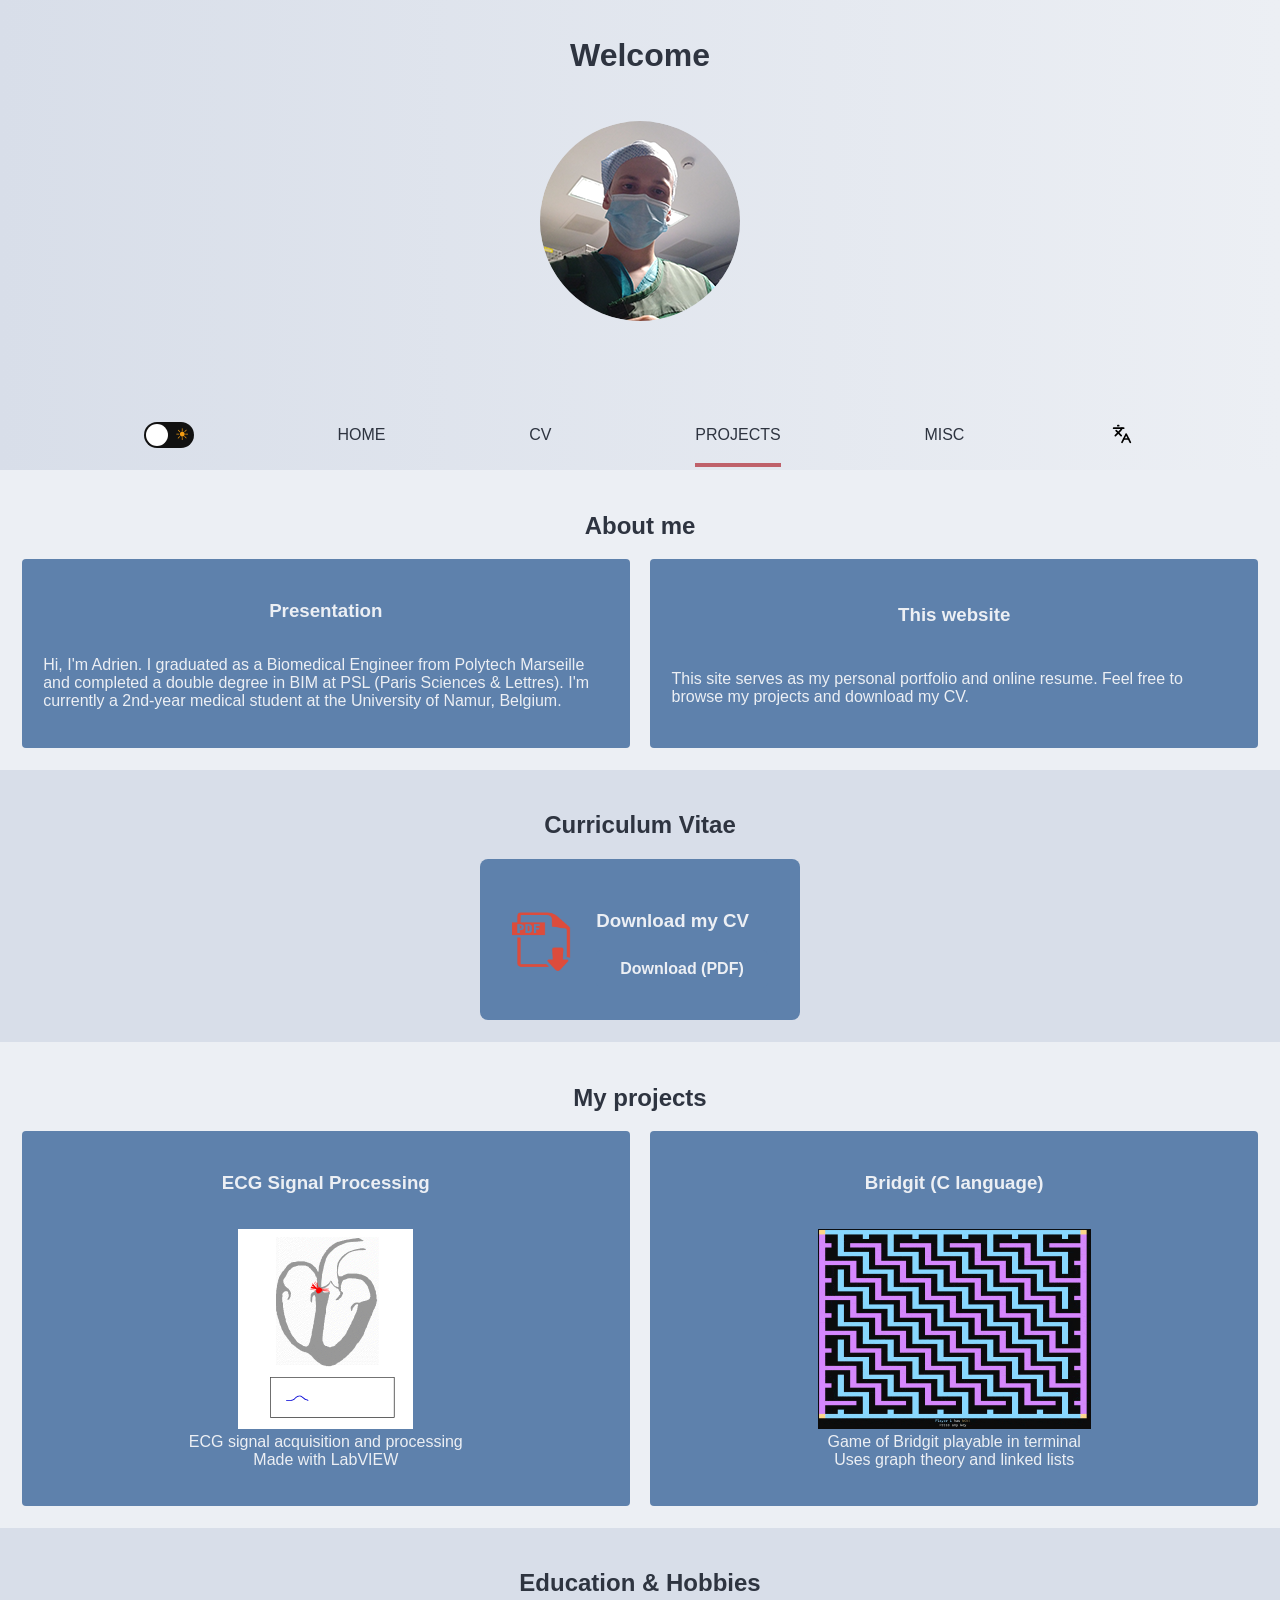
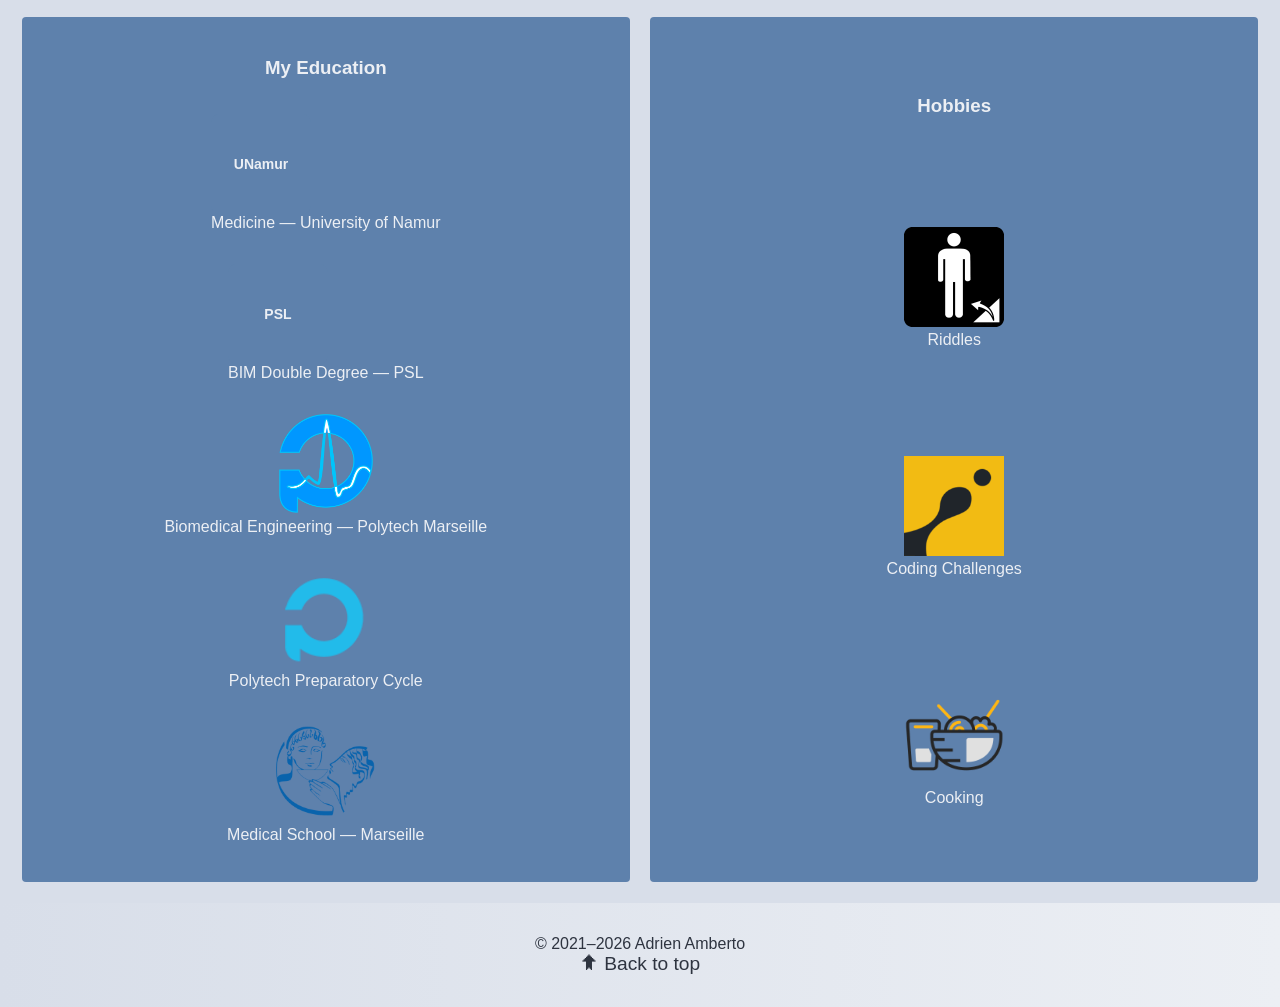
==== index.html @ 1ee0a9d4 "Move site files to repo root for GitHub Pages" ====
<!DOCTYPE html>
<html lang="en">
<head>
    <meta charset="UTF-8"/>
    <meta name="author" content="Adrien Amberto"/>
    <meta name="description" content="Adrien Amberto — Biomedical Engineer and Medical Student. Portfolio, CV, and projects."/>
    <meta name="keywords" content="Adrien Amberto, biomedical engineer, medical student, Polytech Marseille, PSL, Namur, portfolio"/>
    <meta property="og:image" content="img/pdp/pdp1.png"/>
    <meta name="viewport" content="width=device-width, initial-scale=1.0"/>
    <link rel="alternate" hreflang="fr" href="fr/index.html"/>
    <link rel="alternate" hreflang="en" href="index.html"/>
    <link rel="apple-touch-icon" href="img/icon/apple-touch-icon.png"/>
    <link rel="icon" type="image/png" sizes="32x32" href="img/icon/favicon-32x32.png"/>
    <link rel="icon" type="image/png" sizes="16x16" href="img/icon/favicon-16x16.png"/>
    <link rel="shortcut icon" href="img/icon/favicon.ico"/>
    <link rel="stylesheet" href="css/style.css"/>
    <link rel="stylesheet" href="css/dark.css"/>
    <link rel="stylesheet" href="css/light.css"/>
    <script defer src="js/script.js"></script>
    <title>Adrien Amberto</title>
</head>
<body class="light">
    <header>
        <h1>Welcome</h1>
        <img id="slider" class="pdp" src="img/pdp/pdp1.png" alt="Adrien Amberto"/>
    </header>

    <nav class="navbar">
        <button class="hamburger" aria-label="Menu" aria-expanded="false">
            <span class="hamburger-line"></span>
            <span class="hamburger-line"></span>
            <span class="hamburger-line"></span>
        </button>
        <ul class="navbar-nav">
            <li><input type="checkbox" name="theme" id="checkbox"/>
                <label for="checkbox" class="label">
                    <i class="icone moon">&#x263E;</i>
                    <i class="icone sun">&#x2600;</i>
                    <span class="ball"></span>
                </label>
            </li>
            <li><a href="#home" class="nav-item active">HOME</a></li>
            <li><a href="#resume" class="nav-item">CV</a></li>
            <li><a href="#project" class="nav-item">PROJECTS</a></li>
            <li><a href="#misc" class="nav-item">MISC</a></li>
            <li class="lang-dropdown">
                <button class="lang-btn" aria-label="Language"><svg xmlns="http://www.w3.org/2000/svg" width="20" height="20" viewBox="0 0 24 24" fill="none" stroke="currentColor" stroke-width="2" stroke-linecap="round" stroke-linejoin="round"><path d="m5 8 6 6"/><path d="m4 14 6-6 2-3"/><path d="M2 5h12"/><path d="M7 2h1"/><path d="m22 22-5-10-5 10"/><path d="M14 18h6"/></svg></button>
                <ul class="lang-menu">
                    <li><span class="lang-current">English</span></li>
                    <li><a href="fr/index.html">Français</a></li>
                </ul>
            </li>
        </ul>
    </nav>

    <main>
        <section id="home">
            <h2>About me</h2>
            <div class="grid">
                <article>
                    <h3>Presentation</h3>
                    <p>Hi, I'm Adrien. I graduated as a Biomedical Engineer from Polytech Marseille and completed a double degree in BIM at PSL (Paris Sciences & Lettres). I'm currently a 2nd-year medical student at the University of Namur, Belgium.</p>
                </article>
                <article>
                    <h3>This website</h3>
                    <p>This site serves as my personal portfolio and online resume. Feel free to browse my projects and download my CV.</p>
                </article>
            </div>
        </section>

        <section id="resume">
            <h2>Curriculum Vitae</h2>
            <div class="cv-card">
                <img src="img/misc/logo_pdf.png" alt="PDF" class="cv-icon"/>
                <div class="cv-info">
                    <h3>Download my CV</h3>
                    <a href="doc/cv/English_resume_AMBERTO_V2.pdf" download class="cv-download-btn">Download (PDF)</a>
                </div>
            </div>
        </section>

        <section id="project">
            <h2>My projects</h2>
            <div class="grid">
                <article>
                    <h3>ECG Signal Processing</h3>
                    <a href="doc/projet/projet labview.zip" download="ECG_labview.zip"><figure>
                        <img src="img/project/ECG.gif" alt="ECG animation"/></a>
                        <figcaption>ECG signal acquisition and processing<br/>Made with LabVIEW</figcaption>
                    </figure>
                </article>
                <article>
                    <h3>Bridgit (C language)</h3>
                    <a href="doc/projet/khana.c" download="bridgit.c"><figure>
                        <img src="img/project/bridgit.gif" alt="Bridgit game"/></a>
                        <figcaption>Game of Bridgit playable in terminal<br/>Uses graph theory and linked lists</figcaption>
                    </figure>
                </article>
            </div>
        </section>

        <section id="misc">
            <h2>Education & Hobbies</h2>
            <div class="grid">
                <article>
                    <h3>My Education</h3>
                    <figure>
                        <a href="https://www.unamur.be/fr/medecine" target="_blank"><span class="text-logo">UNamur</span></a>
                        <figcaption>Medicine — University of Namur</figcaption>
                    </figure>
                    <figure>
                        <a href="https://psl.eu" target="_blank"><span class="text-logo">PSL</span></a>
                        <figcaption>BIM Double Degree — PSL</figcaption>
                    </figure>
                    <figure>
                        <a href="https://polytech.univ-amu.fr/formations/cycle-ingenieur/genie-biomedical" target="_blank"><img src="img/formation/logo_gbm.png" alt="Biomedical Engineering"/></a>
                        <figcaption>Biomedical Engineering — Polytech Marseille</figcaption>
                    </figure>
                    <figure>
                        <a href="https://polytech.univ-amu.fr/formations/cycle-preparatoire" target="_blank"><img src="img/formation/logo_poly.png" alt="Polytech Preparatory"/></a>
                        <figcaption>Polytech Preparatory Cycle</figcaption>
                    </figure>
                    <figure>
                        <a href="https://smpm.univ-amu.fr/" target="_blank"><img src="img/formation/logo_med.png" alt="Medical School"/></a>
                        <figcaption>Medical School — Marseille</figcaption>
                    </figure>
                </article>
                <article>
                    <h3>Hobbies</h3>
                    <figure>
                        <a href="http://www.ouverture-facile.com/enigmes/index.html" target="_blank"><img src="img/hobbies/of.png" alt="Ouverture Facile"/></a>
                        <figcaption>Riddles</figcaption>
                    </figure>
                    <figure>
                        <a href="https://www.codingame.com/start" target="_blank"><img src="img/hobbies/coding.png" alt="CodinGame"/></a>
                        <figcaption>Coding Challenges</figcaption>
                    </figure>
                    <figure>
                        <img src="img/hobbies/miam.png" alt="Cooking"/>
                        <figcaption>Cooking</figcaption>
                    </figure>
                </article>
            </div>
        </section>
    </main>

    <footer>
        <p id="copyright">
            &copy; 2021–2026 Adrien Amberto<br/>
            <a href="#" class="grand"><i class="icone">&#x1F899;</i> Back to top</a>
        </p>
    </footer>
</body>
</html>
---- css/style.css ----
/**************** General **************/
* {
    box-sizing: border-box;
    scroll-behavior: smooth;
    border: 0;
}

body {
    margin: 0;
    padding: 0;
    font-family: 'Segoe UI', Tahoma, Geneva, Verdana, sans-serif;
    font-size: 16px !important;
}

section, article, main {
    transition: background-color 500ms ease-in-out;
}

a {
    color: currentColor;
    text-decoration: none;
}

img {
    max-width: 100%;
    height: auto;
    transition: transform 500ms ease-out;
}

img:hover {
    transform: scale(1.1);
}

figure {
    text-align: center;
}

.grand {
    font-size: larger;
}
/***************************************/

/***************** Header **************/
header {
    padding: 1em;
    margin-bottom: 0;
    padding-bottom: 3.5em;
    min-height: 400px;
    text-align: center;
}

.pdp {
    margin-top: 2%;
    border-radius: 50%;
    width: 200px;
    height: 200px;
    object-fit: cover;
}

#slider {
    opacity: 1;
    transition: opacity 1.5s;
}

#slider.fadeOut {
    opacity: 0;
}
/***************************************/

/**************** Navbar ***************/
ul {
    list-style-type: none;
    margin: 0;
    padding: 0;
}

.navbar {
    position: sticky;
    top: 0;
    height: 70px;
    width: 100%;
    z-index: 99;
}

.navbar-nav {
    display: flex;
    align-items: center;
    justify-content: space-evenly;
    height: 100%;
}

.navbar-nav a {
    padding-bottom: 20px;
    transition: border-bottom .25s ease-out;
}

.navbar-nav a:hover {
    border-bottom: solid 4px #5e81ac;
}

.active {
    border-bottom: 4px solid #bf616a;
}

.lang-dropdown {
    position: relative;
    padding: 20px 40px;
    margin: -20px -40px;
}

.lang-btn {
    background: none;
    cursor: pointer;
    font-size: 20px;
    padding: 4px;
    line-height: 1;
}

.lang-menu {
    display: none;
    position: absolute;
    right: 0;
    top: 100%;
    background: #eceff4;
    border-radius: 4px;
    box-shadow: 0 2px 8px rgba(0,0,0,0.2);
    padding: 4px 0;
    min-width: 120px;
    z-index: 200;
}

.dark .lang-menu {
    background: #3b4252;
}

.lang-dropdown:hover .lang-menu {
    display: block;
}

.lang-menu li {
    padding: 6px 12px;
}

.lang-menu a:hover {
    text-decoration: underline;
    border-bottom: none;
}

.lang-current {
    opacity: 0.5;
}

/**************** Bouton ***************/
.icone {
    display: inline-block;
    user-select: none;
    font-style: normal;
    font-variant: normal;
    text-rendering: auto;
    line-height: 1;
}

#checkbox {
    opacity: 0;
    position: absolute;
}

.label {
    background-color: #111;
    display: flex;
    align-items: center;
    justify-content: space-between;
    border-radius: 50px;
    position: relative;
    padding: 5px;
    height: 26px;
    width: 50px;
}

.ball {
    background-color: #fff;
    border-radius: 50%;
    position: absolute;
    top: 2px;
    left: 2px;
    height: 22px;
    width: 22px;
    transition: transform 0.2s linear;
}

#checkbox:checked + .label .ball {
    transform: translateX(24px);
}

.moon {
    color: #f1c40f;
}

.sun {
    color: #f39c12;
}

/***************************************/

/*************** Hamburger Menu ***************/
.hamburger {
    display: none;
    background: none;
    cursor: pointer;
    padding: 10px;
    z-index: 100;
}

.hamburger-line {
    display: block;
    width: 25px;
    height: 3px;
    margin: 5px 0;
    background-color: currentColor;
    border-radius: 3px;
    transition: transform 0.3s, opacity 0.3s;
}
/***************************************/

/***************** Main ****************/
main {
    min-height: 1000px;
    padding: 0;
}

h2 {
    text-align: center;
}

section {
    padding: 1.35rem;
}

.grid {
    display: grid;
    gap: 20px;
    grid-template-columns: repeat(auto-fit, minmax(clamp(33.3333% - 20px, (40rem - 100%) * 999, 100%), 1fr));
}

article {
    display: flex;
    flex-direction: column;
    align-items: center;
    justify-content: space-around;
    padding: 1.35rem;
    border-radius: 4px;
    overflow: hidden;
}

#resume {
    display: flex;
    flex-direction: column;
    align-items: center;
    justify-content: center;
}

/************* CV Card *****************/
.cv-card {
    display: flex;
    align-items: center;
    gap: 20px;
    padding: 2rem;
    border-radius: 8px;
    max-width: 500px;
}

.cv-icon {
    width: 64px;
    height: 64px;
}

.cv-download-btn {
    display: inline-block;
    padding: 10px 24px;
    background-color: #5e81ac;
    color: #eceff4 !important;
    border-radius: 5px;
    text-decoration: none !important;
    font-weight: bold;
    transition: background-color 0.3s;
}

.cv-download-btn:hover {
    background-color: #81a1c1;
    transform: none;
}
/***************************************/

#project img {
    height: 200px;
    width: auto;
}

#misc img {
    width: 100px;
    height: 100px;
    object-fit: contain;
}

.text-logo {
    display: flex;
    align-items: center;
    justify-content: center;
    width: 100px;
    height: 100px;
    border-radius: 8px;
    background-color: #5e81ac;
    color: #eceff4;
    font-weight: bold;
    font-size: 14px;
    text-align: center;
    line-height: 1.2;
}

.text-logo:hover {
    transform: scale(1.1);
}
/***************************************/

/*************** Footer ****************/
footer {
    padding: 2em;
    text-align: center;
}

#copyright {
    margin: 0;
}
/***************************************/

/************* Responsive **************/
@media (max-width: 768px) {
    .hamburger {
        display: block;
        position: absolute;
        right: 15px;
        top: 15px;
    }

    .navbar {
        height: auto;
        min-height: 50px;
        position: sticky;
        top: 0;
    }

    .navbar-nav {
        flex-direction: column;
        align-items: stretch;
        display: none;
    }

    .navbar-nav.open {
        display: flex;
    }

    .navbar-nav li {
        text-align: center;
        padding: 12px 0;
    }

    .navbar-nav a {
        padding-bottom: 5px;
    }

    .navbar-nav li:first-child {
        display: flex;
        justify-content: center;
        padding: 10px 0;
    }

    .cv-card {
        flex-direction: column;
        text-align: center;
    }

    .pdp {
        width: 150px;
        height: 150px;
    }

    header {
        min-height: 300px;
        padding-bottom: 2em;
    }

    #project img {
        height: 150px;
    }
}

@media (max-width: 480px) {
    body {
        font-size: 14px !important;
    }

    .pdp {
        width: 120px;
        height: 120px;
    }

    header {
        min-height: 250px;
    }

    section {
        padding: 1rem 0.75rem;
    }

    #project img {
        height: 120px;
        width: auto;
    }
}
/***************************************/
---- css/dark.css ----
body.dark {
    color: #d8dee9;
}

body.dark, .dark header, .dark .navbar {
    background: linear-gradient(to right, #2e3440, #4c566a);
}

.dark article, .dark .cv-card {
    background-color: #4c566a;
}

.dark main > :nth-child(even) {
    background-color: #2e3440;
}

.dark main > :nth-child(odd) {
    background-color: #292E39;
}

.dark .text-logo {
    background-color: #4c566a;
}
---- css/light.css ----
body.light {
    color: #2e3440;
}

body.light, .light header, .light .navbar {
    background: linear-gradient(to right, #d8dee9, #eceff4);
}

.light article, .light .cv-card {
    background-color: #5e81ac;
    color: #eceff4;
}

.light main > :nth-child(even) {
    background-color: #d8dee9;
}

.light main > :nth-child(odd) {
    background-color: #eceff4;
}
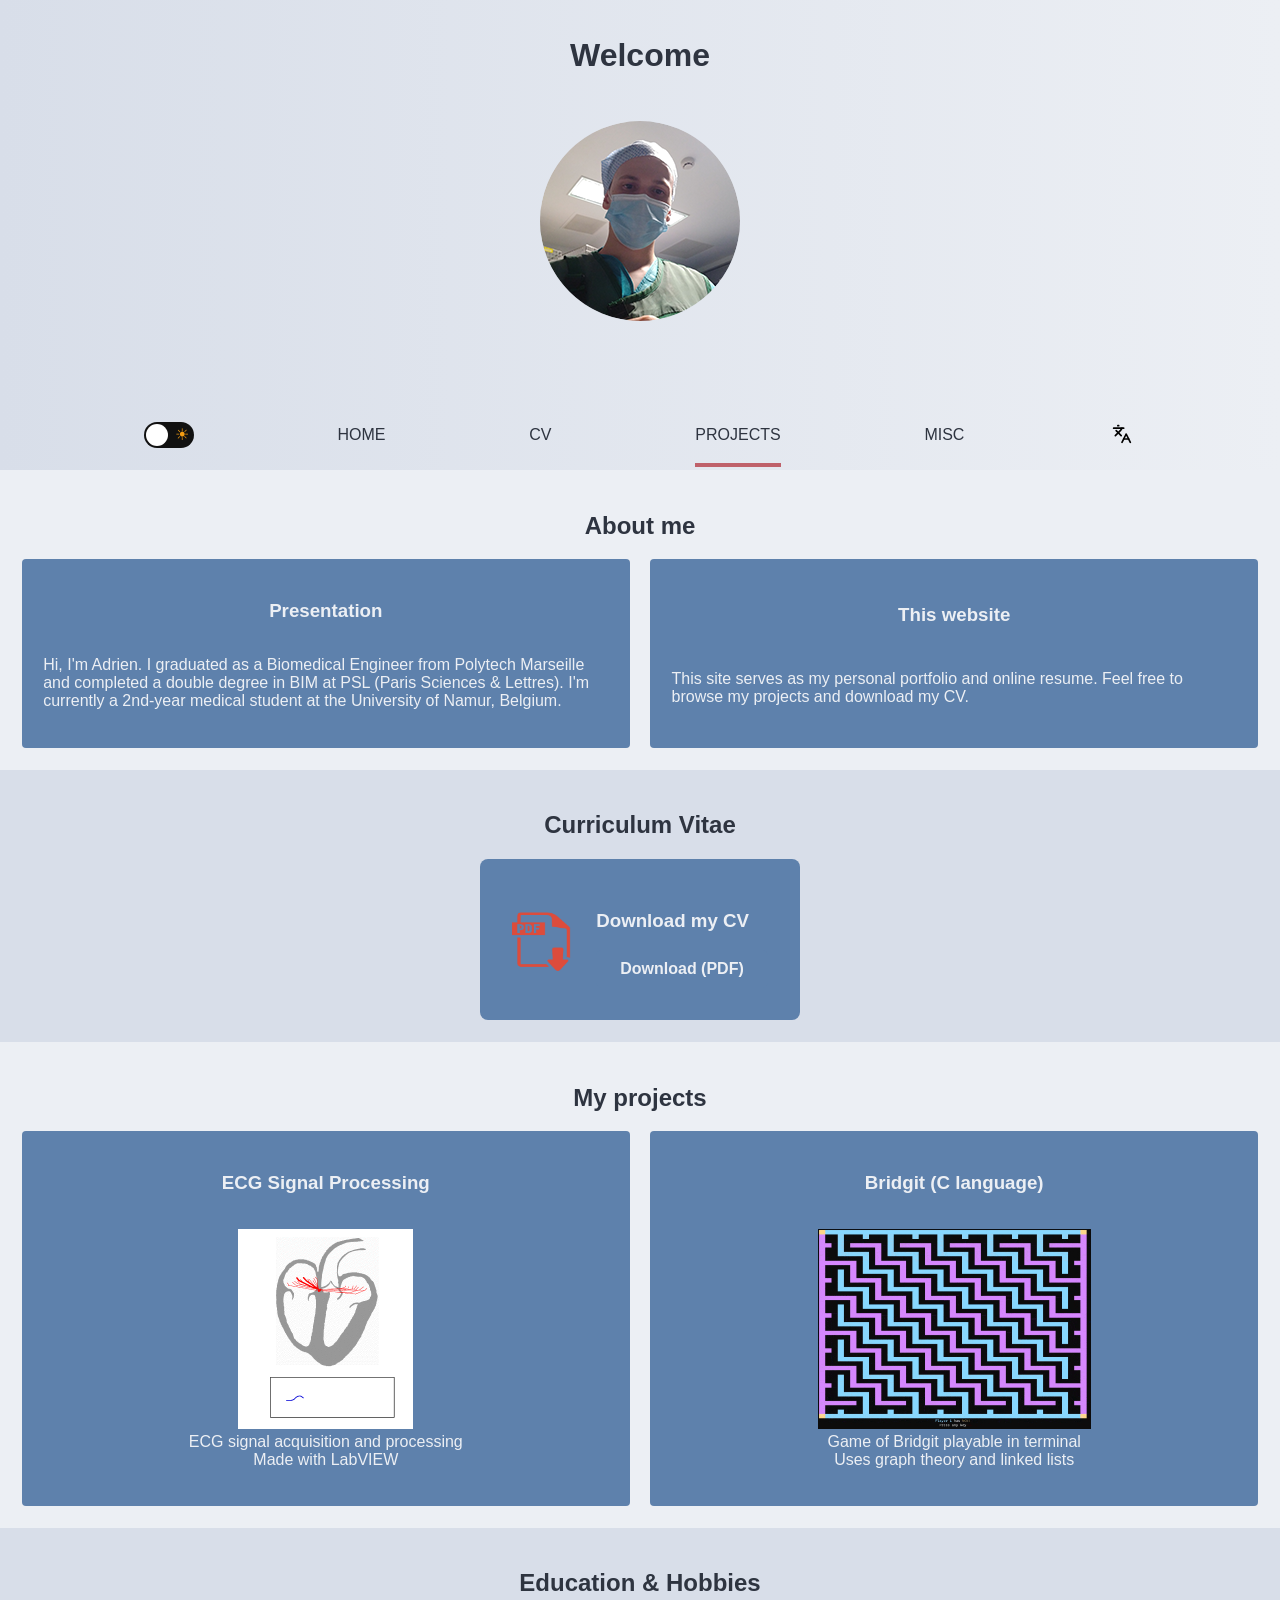
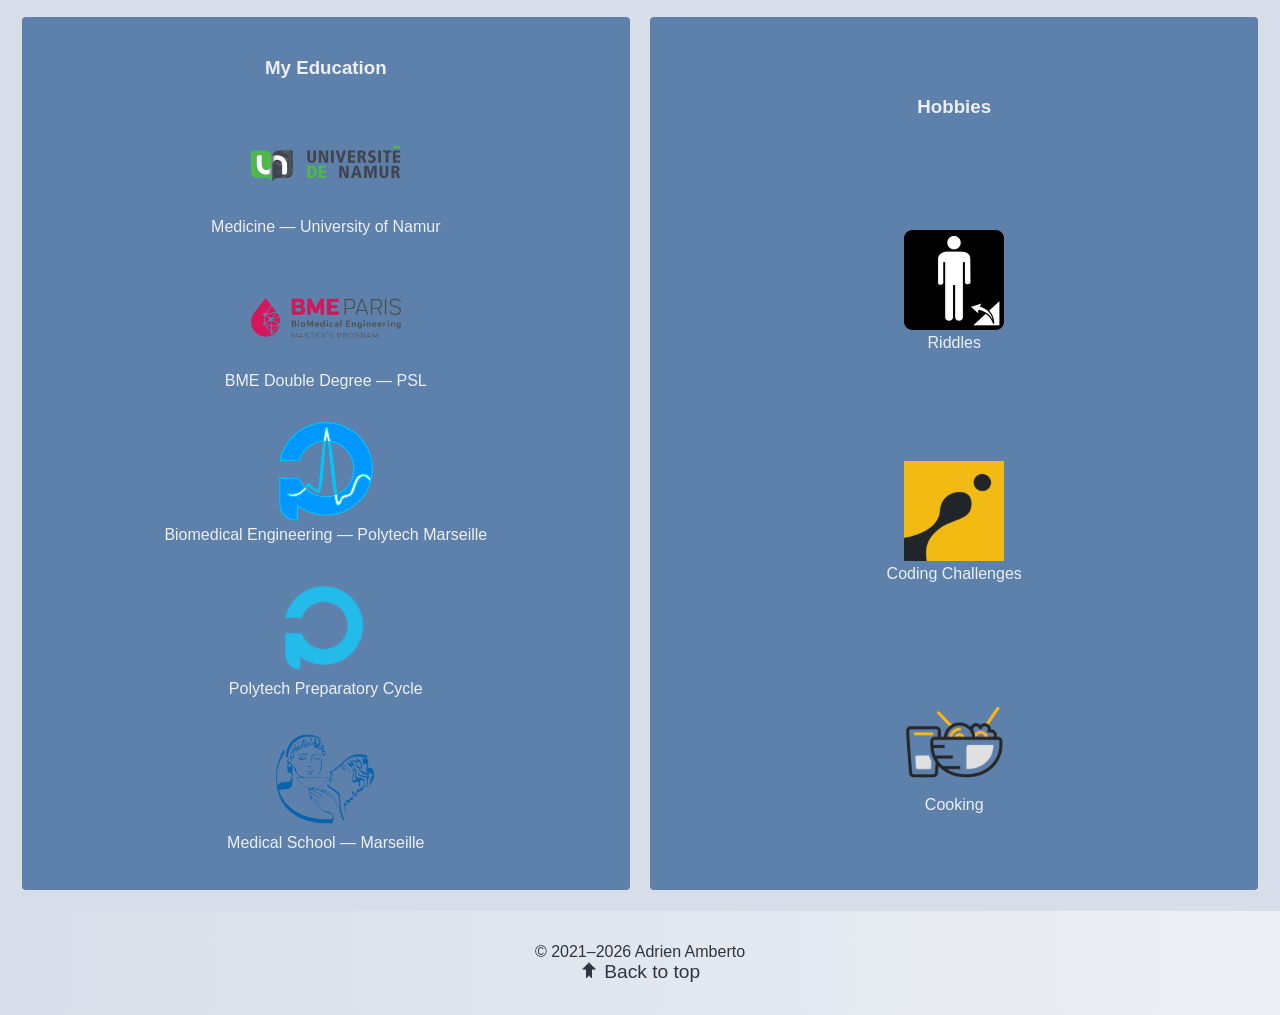
==== commit f402596a: "Add favicon, logo images for PSL/Namur, fix logo sizing" ====
--- a/index.html
+++ b/index.html
@@ -9,10 +9,11 @@
     <meta name="viewport" content="width=device-width, initial-scale=1.0"/>
     <link rel="alternate" hreflang="fr" href="fr/index.html"/>
     <link rel="alternate" hreflang="en" href="index.html"/>
-    <link rel="apple-touch-icon" href="img/icon/apple-touch-icon.png"/>
+    <link rel="icon" type="image/svg+xml" href="img/icon/option2_AA_modern.svg"/>
     <link rel="icon" type="image/png" sizes="32x32" href="img/icon/favicon-32x32.png"/>
     <link rel="icon" type="image/png" sizes="16x16" href="img/icon/favicon-16x16.png"/>
     <link rel="shortcut icon" href="img/icon/favicon.ico"/>
+    <link rel="apple-touch-icon" sizes="180x180" href="img/icon/apple-touch-icon.png"/>
     <link rel="stylesheet" href="css/style.css"/>
     <link rel="stylesheet" href="css/dark.css"/>
     <link rel="stylesheet" href="css/light.css"/>
@@ -105,12 +106,12 @@
                 <article>
                     <h3>My Education</h3>
                     <figure>
-                        <a href="https://www.unamur.be/fr/medecine" target="_blank"><span class="text-logo">UNamur</span></a>
+                        <a href="https://www.unamur.be/fr/bachelier-en-medecine-2026-2027" target="_blank"><img src="img/formation/logo_unamur.svg" alt="University of Namur"/></a>
                         <figcaption>Medicine — University of Namur</figcaption>
                     </figure>
                     <figure>
-                        <a href="https://psl.eu" target="_blank"><span class="text-logo">PSL</span></a>
-                        <figcaption>BIM Double Degree — PSL</figcaption>
+                        <a href="https://www.psl.eu/sites/default/files/2020-07/Master%20BioMedical%20Engineering%20BME_%20PSL.pdf" target="_blank"><img src="img/formation/logo_psl.png" alt="PSL BME"/></a>
+                        <figcaption>BME Double Degree — PSL</figcaption>
                     </figure>
                     <figure>
                         <a href="https://polytech.univ-amu.fr/formations/cycle-ingenieur/genie-biomedical" target="_blank"><img src="img/formation/logo_gbm.png" alt="Biomedical Engineering"/></a>
--- a/css/style.css
+++ b/css/style.css
@@ -296,8 +296,8 @@
     width: auto;
 }
 
-#misc img {
-    width: 100px;
+#misc img, #misc svg {
+    width: 150px;
     height: 100px;
     object-fit: contain;
 }
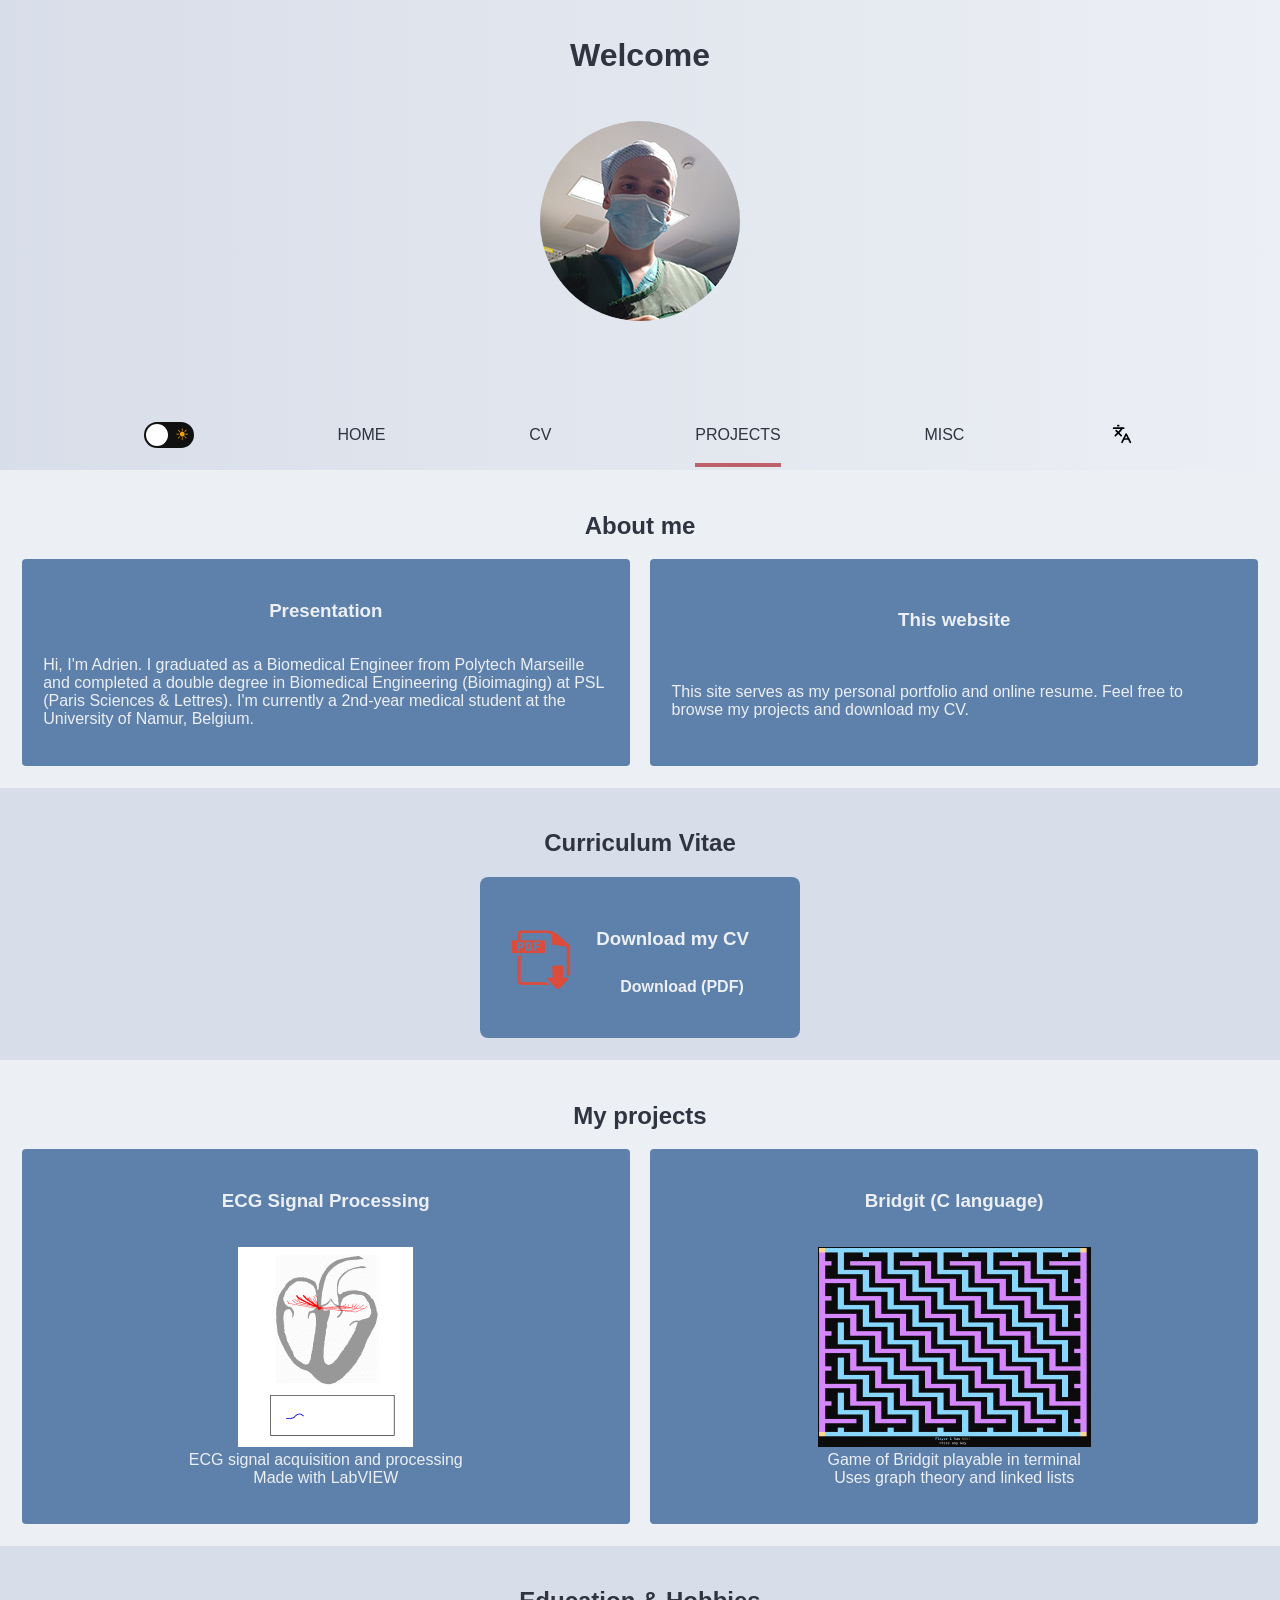
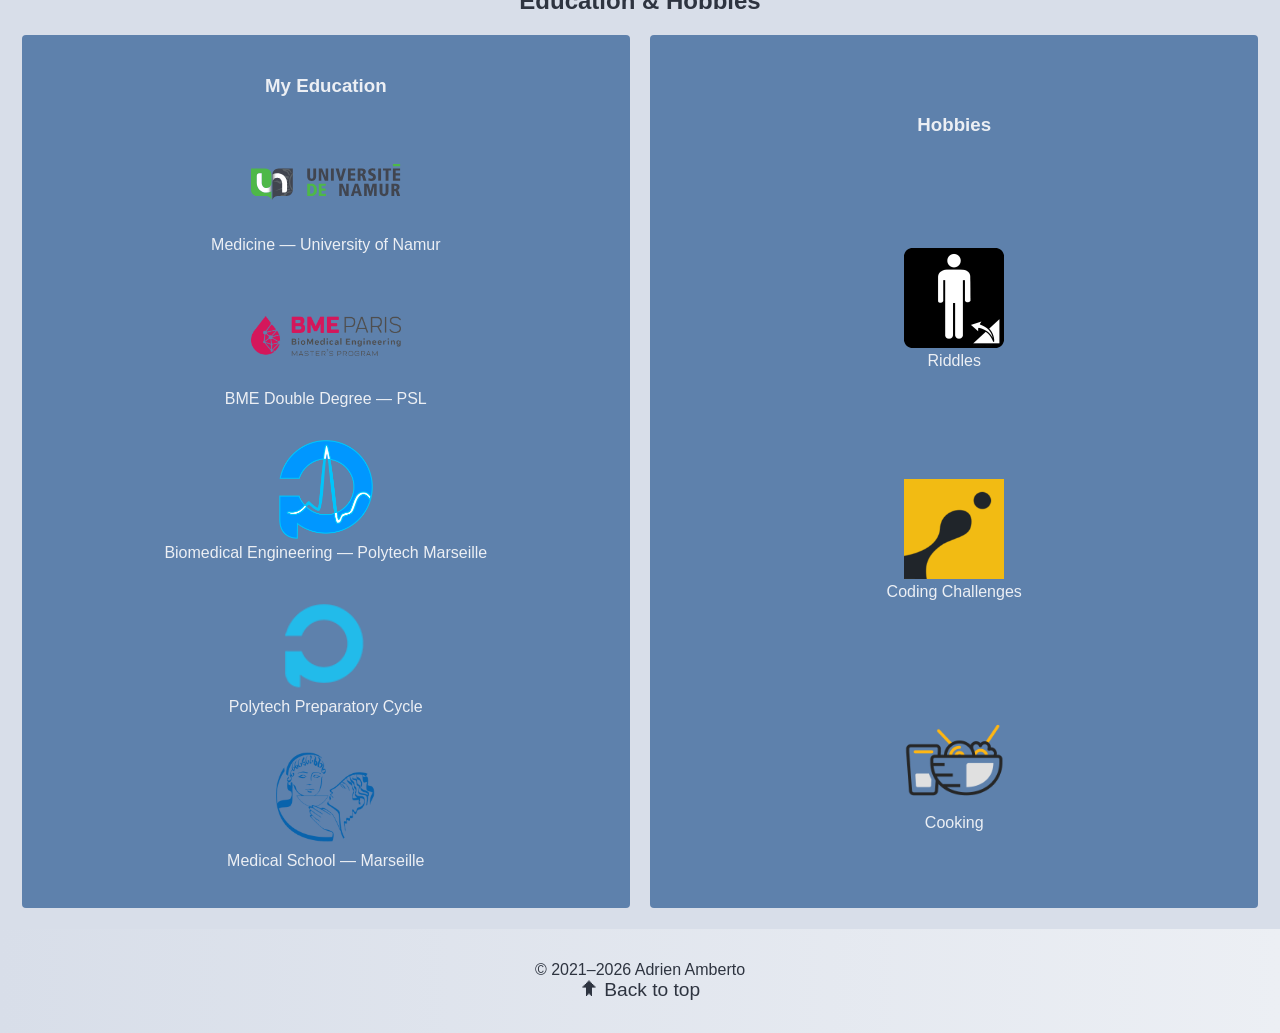
==== commit 10e8f200: "Clarify BIM as Biomedical Engineering (Bioimaging)" ====
--- a/index.html
+++ b/index.html
@@ -60,7 +60,7 @@
             <div class="grid">
                 <article>
                     <h3>Presentation</h3>
-                    <p>Hi, I'm Adrien. I graduated as a Biomedical Engineer from Polytech Marseille and completed a double degree in BIM at PSL (Paris Sciences & Lettres). I'm currently a 2nd-year medical student at the University of Namur, Belgium.</p>
+                    <p>Hi, I'm Adrien. I graduated as a Biomedical Engineer from Polytech Marseille and completed a double degree in Biomedical Engineering (Bioimaging) at PSL (Paris Sciences & Lettres). I'm currently a 2nd-year medical student at the University of Namur, Belgium.</p>
                 </article>
                 <article>
                     <h3>This website</h3>
